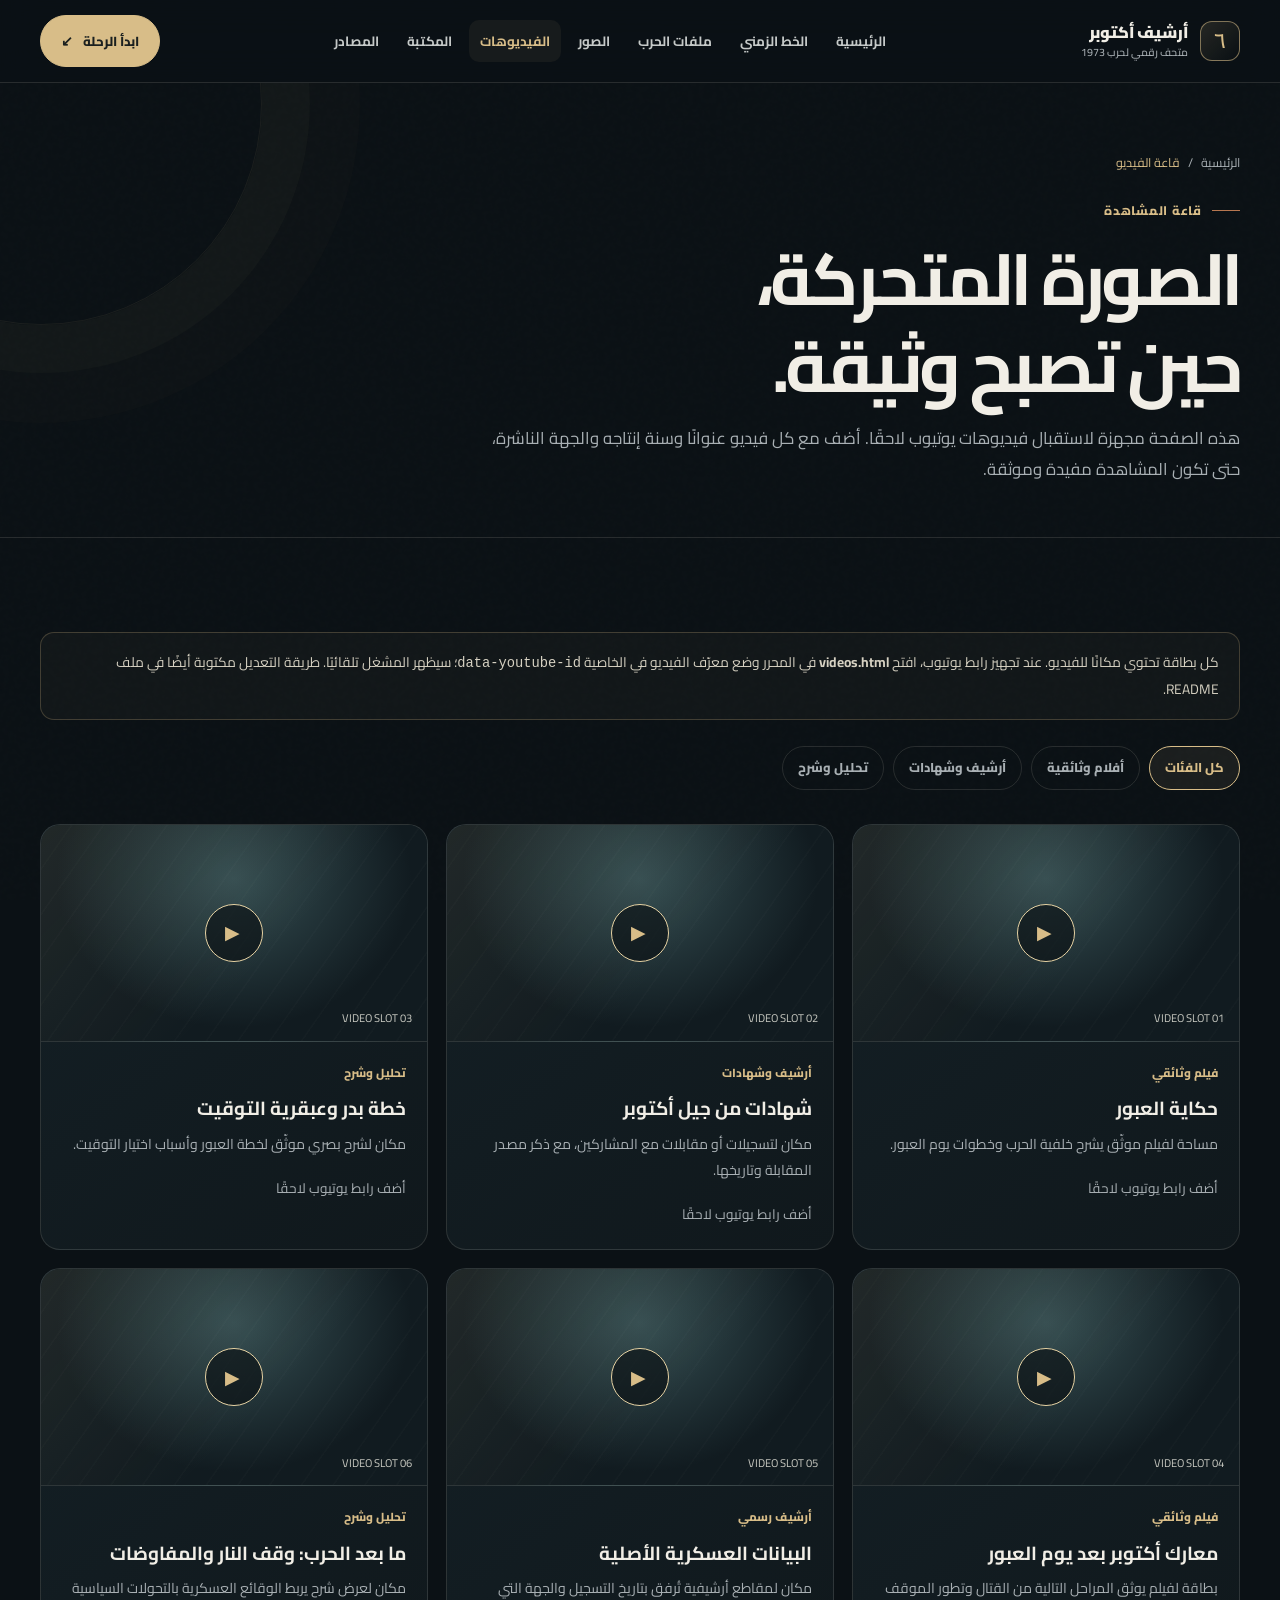
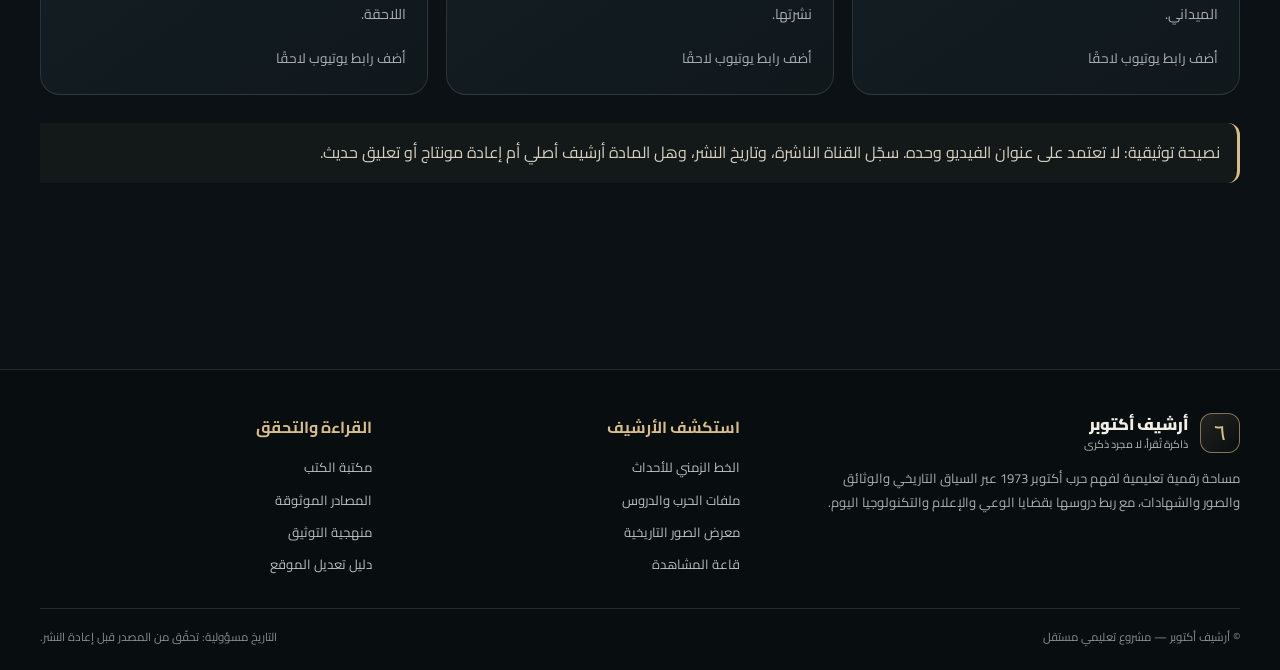
==== videos.html @ f9730946 "Add files via upload" ====
<!doctype html><html lang="ar" dir="rtl"><head><meta charset="utf-8"><meta name="viewport" content="width=device-width,initial-scale=1"><meta name="description" content="صفحة جاهزة لإضافة فيديوهات يوتيوب تعليمية ووثائقية عن حرب أكتوبر 1973."><meta name="theme-color" content="#0b1115"><title>قاعة الفيديو | أرشيف أكتوبر</title><link rel="stylesheet" href="styles.css"></head><body data-page="videos.html"><header class="site-header"><div class="container nav-wrap"><a class="brand" href="index.html" aria-label="العودة للرئيسية"><span class="brand-mark">٦</span><span class="brand-title">أرشيف أكتوبر<span class="brand-sub">متحف رقمي لحرب 1973</span></span></a><button class="menu-toggle" aria-expanded="false" aria-label="فتح القائمة">☰ القائمة</button><nav class="nav-links" aria-label="التنقل الرئيسي"><a href="index.html" data-nav="index.html">الرئيسية</a><a href="timeline.html" data-nav="timeline.html">الخط الزمني</a><a href="chapters.html" data-nav="chapters.html">ملفات الحرب</a><a href="gallery.html" data-nav="gallery.html">الصور</a><a href="videos.html" data-nav="videos.html">الفيديوهات</a><a href="books.html" data-nav="books.html">المكتبة</a><a href="sources.html" data-nav="sources.html">المصادر</a></nav><a href="timeline.html" class="btn btn-primary nav-cta">ابدأ الرحلة <span class="arrow">↙</span></a></div></header>
<main><section class="page-hero"><div class="container"><div class="crumbs"><a href="index.html">الرئيسية</a> / <span>قاعة الفيديو</span></div><span class="eyebrow">قاعة المشاهدة</span><h1>الصورة المتحركة،<br>حين تصبح وثيقة.</h1><p>هذه الصفحة مجهزة لاستقبال فيديوهات يوتيوب لاحقًا. أضف مع كل فيديو عنوانًا وسنة إنتاجه والجهة الناشرة، حتى تكون المشاهدة مفيدة وموثقة.</p></div></section>
<section class="section"><div class="container"><div class="book-note">كل بطاقة تحتوي مكانًا للفيديو. عند تجهيز رابط يوتيوب، افتح <strong>videos.html</strong> في المحرر وضع معرّف الفيديو في الخاصية <code>data-youtube-id</code>؛ سيظهر المشغل تلقائيًا. طريقة التعديل مكتوبة أيضًا في ملف README.</div><div class="filter-row" role="group" aria-label="تصنيف الفيديو"><button class="filter-btn active" data-video-filter="all">كل الفئات</button><button class="filter-btn" data-video-filter="doc">أفلام وثائقية</button><button class="filter-btn" data-video-filter="archive">أرشيف وشهادات</button><button class="filter-btn" data-video-filter="analysis">تحليل وشرح</button></div><div class="video-grid">
<article class="card video-card reveal" data-category="doc" data-youtube-id=""><div class="video-frame"><span class="play-mark">▶</span><span class="slot-label">VIDEO SLOT 01</span></div><div class="card-body"><div class="card-meta">فيلم وثائقي</div><h3>حكاية العبور</h3><p>مساحة لفيلم موثّق يشرح خلفية الحرب وخطوات يوم العبور.</p><span class="muted small">أضف رابط يوتيوب لاحقًا</span></div></article>
<article class="card video-card reveal" data-category="archive" data-youtube-id=""><div class="video-frame"><span class="play-mark">▶</span><span class="slot-label">VIDEO SLOT 02</span></div><div class="card-body"><div class="card-meta">أرشيف وشهادات</div><h3>شهادات من جيل أكتوبر</h3><p>مكان لتسجيلات أو مقابلات مع المشاركين، مع ذكر مصدر المقابلة وتاريخها.</p><span class="muted small">أضف رابط يوتيوب لاحقًا</span></div></article>
<article class="card video-card reveal" data-category="analysis" data-youtube-id=""><div class="video-frame"><span class="play-mark">▶</span><span class="slot-label">VIDEO SLOT 03</span></div><div class="card-body"><div class="card-meta">تحليل وشرح</div><h3>خطة بدر وعبقرية التوقيت</h3><p>مكان لشرح بصري موثّق لخطة العبور وأسباب اختيار التوقيت.</p><span class="muted small">أضف رابط يوتيوب لاحقًا</span></div></article>
<article class="card video-card reveal" data-category="doc" data-youtube-id=""><div class="video-frame"><span class="play-mark">▶</span><span class="slot-label">VIDEO SLOT 04</span></div><div class="card-body"><div class="card-meta">فيلم وثائقي</div><h3>معارك أكتوبر بعد يوم العبور</h3><p>بطاقة لفيلم يوثق المراحل التالية من القتال وتطور الموقف الميداني.</p><span class="muted small">أضف رابط يوتيوب لاحقًا</span></div></article>
<article class="card video-card reveal" data-category="archive" data-youtube-id=""><div class="video-frame"><span class="play-mark">▶</span><span class="slot-label">VIDEO SLOT 05</span></div><div class="card-body"><div class="card-meta">أرشيف رسمي</div><h3>البيانات العسكرية الأصلية</h3><p>مكان لمقاطع أرشيفية تُرفق بتاريخ التسجيل والجهة التي نشرتها.</p><span class="muted small">أضف رابط يوتيوب لاحقًا</span></div></article>
<article class="card video-card reveal" data-category="analysis" data-youtube-id=""><div class="video-frame"><span class="play-mark">▶</span><span class="slot-label">VIDEO SLOT 06</span></div><div class="card-body"><div class="card-meta">تحليل وشرح</div><h3>ما بعد الحرب: وقف النار والمفاوضات</h3><p>مكان لعرض شرح يربط الوقائع العسكرية بالتحولات السياسية اللاحقة.</p><span class="muted small">أضف رابط يوتيوب لاحقًا</span></div></article>
</div><div class="callout" style="margin-top:28px">نصيحة توثيقية: لا تعتمد على عنوان الفيديو وحده. سجّل القناة الناشرة، وتاريخ النشر، وهل المادة أرشيف أصلي أم إعادة مونتاج أو تعليق حديث.</div></div></section></main><footer class="footer"><div class="container"><div class="footer-top"><div><a class="brand" href="index.html"><span class="brand-mark">٦</span><span class="brand-title">أرشيف أكتوبر<span class="brand-sub">ذاكرة تُقرأ، لا مجرد ذكرى</span></span></a><p>مساحة رقمية تعليمية لفهم حرب أكتوبر 1973 عبر السياق التاريخي والوثائق والصور والشهادات، مع ربط دروسها بقضايا الوعي والإعلام والتكنولوجيا اليوم.</p></div><div><h4>استكشف الأرشيف</h4><div class="footer-links"><a href="timeline.html">الخط الزمني للأحداث</a><a href="chapters.html">ملفات الحرب والدروس</a><a href="gallery.html">معرض الصور التاريخية</a><a href="videos.html">قاعة المشاهدة</a></div></div><div><h4>القراءة والتحقق</h4><div class="footer-links"><a href="books.html">مكتبة الكتب</a><a href="sources.html">المصادر الموثوقة</a><a href="sources.html#method">منهجية التوثيق</a><a href="README.md">دليل تعديل الموقع</a></div></div></div><div class="footer-bottom"><span>© أرشيف أكتوبر — مشروع تعليمي مستقل</span><span>التاريخ مسؤولية: تحقّق من المصدر قبل إعادة النشر.</span></div></div></footer><script src="app.js"></script></body></html>
---- styles.css ----
@import url('https://fonts.googleapis.com/css2?family=Cairo:wght@400;500;600;700;800;900&family=IBM+Plex+Mono:wght@400;500;600&display=swap');
:root{--ink:#f1eee6;--muted:#a9b0b4;--bg:#0b1115;--panel:#111b20;--panel2:#17242a;--line:rgba(239,232,216,.13);--sand:#d8bd88;--copper:#b77750;--blue:#3c8492;--green:#426e53;--white:#fffaf0;--max:1200px;--radius:20px;--shadow:0 24px 70px #0005}
*{box-sizing:border-box}html{scroll-behavior:smooth}body{margin:0;background:var(--bg);color:var(--ink);font-family:'Cairo',Tahoma,sans-serif;line-height:1.85}body:before{content:"";position:fixed;inset:0;pointer-events:none;opacity:.08;z-index:-1;background-image:url("data:image/svg+xml,%3Csvg viewBox='0 0 180 180' xmlns='http://www.w3.org/2000/svg'%3E%3Cfilter id='n'%3E%3CfeTurbulence type='fractalNoise' baseFrequency='.9' numOctaves='3' stitchTiles='stitch'/%3E%3C/filter%3E%3Crect width='100%25' height='100%25' filter='url(%23n)' opacity='.18'/%3E%3C/svg%3E")}
a{color:inherit;text-decoration:none}button,input{font:inherit}button{cursor:pointer}img{display:block;max-width:100%}.container{width:min(var(--max),calc(100% - 40px));margin:auto}.eyebrow{display:inline-flex;align-items:center;gap:10px;color:var(--sand);font-size:.78rem;font-weight:800;letter-spacing:.06em}.eyebrow:before{content:"";width:28px;height:1px;background:var(--copper)}.section{padding:94px 0}.section-head{display:flex;align-items:end;justify-content:space-between;gap:24px;margin-bottom:34px}.section-head h2{font-size:clamp(1.8rem,4vw,3rem);line-height:1.3;margin:8px 0 0;letter-spacing:-.04em}.section-head p{color:var(--muted);max-width:510px;margin:0}.section-head .text-link{white-space:nowrap}.muted{color:var(--muted)}.small{font-size:.85rem}.text-link{display:inline-flex;align-items:center;gap:10px;color:var(--sand);font-weight:800;border-bottom:1px solid #d8bd8860;padding-bottom:3px;transition:.2s}.text-link:hover{gap:15px;color:#ffe5ad}.btn{display:inline-flex;justify-content:center;align-items:center;gap:10px;padding:12px 20px;border-radius:999px;border:1px solid var(--line);font-weight:800;transition:.25s;background:transparent;color:var(--ink)}.btn-primary{background:var(--sand);color:#1b201f;border-color:var(--sand)}.btn-primary:hover{transform:translateY(-2px);box-shadow:0 12px 28px #d8bd8825;background:#e8d3a9}.btn-ghost:hover{background:#ffffff0b;border-color:#d8bd8880}.arrow{font-size:1.1em}.site-header{position:sticky;top:0;z-index:50;background:#0b1115db;backdrop-filter:blur(18px);border-bottom:1px solid var(--line)}.nav-wrap{display:flex;align-items:center;justify-content:space-between;min-height:82px;gap:24px}.brand{display:flex;align-items:center;gap:12px;min-width:180px}.brand-mark{width:40px;height:40px;display:grid;place-items:center;border:1px solid #d8bd8890;border-radius:12px;color:var(--sand);font-family:serif;font-size:1.35rem;background:linear-gradient(135deg,#d8bd8822,transparent)}.brand-title{font-weight:900;line-height:1.2}.brand-sub{display:block;color:var(--muted);font-size:.67rem;font-weight:500;margin-top:4px}.nav-links{display:flex;align-items:center;gap:6px}.nav-links a{font-size:.84rem;font-weight:700;color:#c5c9c8;padding:9px 11px;border-radius:10px;transition:.2s}.nav-links a:hover,.nav-links a.active{color:var(--sand);background:#d8bd8810}.nav-cta{font-size:.82rem}.menu-toggle{display:none;background:none;color:var(--ink);border:1px solid var(--line);border-radius:10px;padding:8px 12px}.page-hero{padding:68px 0 52px;position:relative;overflow:hidden;border-bottom:1px solid var(--line)}.page-hero:after{content:"";position:absolute;width:440px;height:440px;border:1px solid #d8bd8814;border-radius:50%;left:-180px;top:-200px;box-shadow:0 0 0 48px #d8bd8806,0 0 0 98px #d8bd8804;pointer-events:none}.page-hero h1{font-size:clamp(2.25rem,6vw,4.5rem);line-height:1.2;letter-spacing:-.055em;margin:14px 0;max-width:850px}.page-hero p{color:var(--muted);font-size:1.05rem;max-width:760px;margin:0}.crumbs{display:flex;gap:8px;align-items:center;color:var(--muted);font-size:.78rem;margin-bottom:17px}.crumbs span{color:var(--sand)}
/* home */
.hero{min-height:690px;display:grid;align-items:center;position:relative;overflow:hidden;border-bottom:1px solid var(--line);background:#0b1115}.hero-photo{position:absolute;inset:0;background:linear-gradient(90deg,#091015 0%,#091015ed 26%,#091015a6 56%,#09101542 100%),linear-gradient(0deg,#0b1115 0%,transparent 42%),url('https://upload.wikimedia.org/wikipedia/commons/a/aa/Egyptianbridge.jpg') center/cover no-repeat;filter:saturate(.72)}.hero:after{content:"OCT 06 / 1973";position:absolute;right:3%;bottom:50px;writing-mode:vertical-rl;color:#eee4cb66;font:600 .72rem 'IBM Plex Mono',monospace;letter-spacing:.22em}.hero-grid{position:relative;z-index:1;display:grid;grid-template-columns:minmax(0,1fr) minmax(270px,.52fr);gap:48px;align-items:center;padding:78px 0}.hero-copy .eyebrow{margin-bottom:14px}.hero h1{font-size:clamp(3rem,7.2vw,6.2rem);line-height:1.08;letter-spacing:-.065em;margin:0;max-width:790px;font-weight:900}.hero h1 em{font-style:normal;color:var(--sand);display:block}.hero-lead{color:#d0d3d0;font-size:1.1rem;max-width:590px;line-height:2;margin:26px 0 28px}.hero-actions{display:flex;flex-wrap:wrap;gap:12px}.hero-meta{margin-top:42px;display:flex;gap:30px;flex-wrap:wrap}.meta-item{border-right:1px solid var(--line);padding-right:22px}.meta-item strong{display:block;font:600 1.05rem 'IBM Plex Mono',monospace;color:var(--sand);direction:ltr;text-align:right}.meta-item span{font-size:.76rem;color:var(--muted)}.hero-stamp{justify-self:end;width:220px;height:220px;border:1px solid #d8bd8850;border-radius:50%;display:flex;align-items:center;justify-content:center;text-align:center;transform:rotate(-12deg);position:relative;color:var(--sand);background:#0b11155e;backdrop-filter:blur(4px)}.hero-stamp:before,.hero-stamp:after{content:"";position:absolute;inset:12px;border:1px dashed #d8bd8870;border-radius:50%}.hero-stamp:after{inset:28px;border-style:solid;opacity:.35}.stamp-inner{transform:rotate(12deg);position:relative;z-index:1}.stamp-inner strong{display:block;font:900 2.8rem 'IBM Plex Mono',monospace;letter-spacing:-.1em;direction:ltr}.stamp-inner span{font-size:.78rem;letter-spacing:.12em;font-weight:800}.stamp-inner small{display:block;margin-top:8px;color:#dfd0ac;font-size:.7rem}
.stats-strip{border-bottom:1px solid var(--line);background:#0c1418}.stats-grid{display:grid;grid-template-columns:repeat(4,1fr)}.stat{padding:25px 22px;border-left:1px solid var(--line)}.stat:first-child{border-left:0}.stat strong{display:block;color:var(--sand);font-size:1.55rem;font-weight:900}.stat span{color:var(--muted);font-size:.8rem}
.story-grid{display:grid;grid-template-columns:1.05fr .95fr;gap:52px;align-items:center}.story-photo{position:relative;border-radius:var(--radius);overflow:hidden;min-height:430px;background:#18252a}.story-photo img{width:100%;height:430px;object-fit:cover;filter:saturate(.7)}.photo-caption{position:absolute;bottom:0;right:0;left:0;padding:50px 22px 18px;background:linear-gradient(transparent,#081014ed);font-size:.8rem;color:#f1eee6}.story-copy h2{font-size:clamp(2rem,4vw,3.2rem);line-height:1.32;margin:12px 0 18px;letter-spacing:-.04em}.story-copy p{color:var(--muted)}.quote-mark{color:var(--sand);font-size:3rem;line-height:1;margin-bottom:-8px}
.three-shell{background:linear-gradient(145deg,#111a1e,#0d1418);border:1px solid var(--line);border-radius:28px;padding:26px;box-shadow:var(--shadow)}.three-top{display:flex;align-items:start;justify-content:space-between;gap:16px;flex-wrap:wrap}.three-top h3{font-size:1.45rem;margin:6px 0}.scene-label{font-size:.75rem;border:1px solid var(--line);border-radius:999px;padding:7px 12px;color:var(--sand)}.scene-stage{position:relative;min-height:360px;overflow:hidden;border-radius:18px;background:radial-gradient(ellipse at 50% 55%,#244c55,#142b31 44%,#111b20 72%);margin-top:22px;isolation:isolate}.scene-stars{position:absolute;inset:0;opacity:.32;background-image:radial-gradient(#ddc89a 1px,transparent 1.4px);background-size:39px 39px}.diorama{position:absolute;left:50%;top:56%;width:min(690px,95%);height:290px;transform:translate(-50%,-50%) perspective(850px) rotateX(48deg) rotateZ(-13deg);transform-style:preserve-3d;transition:transform .7s}.ground{position:absolute;inset:0;border-radius:20px;background:linear-gradient(135deg,#7d6b50,#b19a70 46%,#8b7756);box-shadow:0 28px 30px #0005;transform:translateZ(-22px)}.canal{position:absolute;left:0;right:0;top:39%;height:25%;background:linear-gradient(180deg,#398091,#1d5363 50%,#164451);border-top:4px solid #d2b987;border-bottom:4px solid #d2b987;box-shadow:inset 0 9px 0 #8cc8d018,inset 0 -10px 0 #001d2733;transform:translateZ(2px)}.canal:after{content:"";position:absolute;inset:10% 0;background:repeating-linear-gradient(175deg,transparent 0 15px,#b0dce322 16px 18px)}.bank{position:absolute;left:0;right:0;height:39%;background:linear-gradient(160deg,#c7ae7e,#93805c 72%);border-bottom:8px solid #6a5a43;transform:translateZ(12px)}.bank.north{top:0;border-radius:13px 13px 0 0}.bank.south{bottom:0;height:36%;border-radius:0 0 13px 13px}.berm{position:absolute;left:4%;right:4%;top:36%;height:6%;background:repeating-linear-gradient(90deg,#e7d19b 0 8px,#9a845c 9px 11px);transform:translateZ(22px) rotateX(-14deg);box-shadow:0 7px 0 #423c2d66}.bridge{position:absolute;left:20%;right:20%;top:43%;height:17%;background:repeating-linear-gradient(90deg,#6d5b41 0 10px,#d4bc88 11px 15px);border:4px solid #473e30;transform:translateZ(20px);box-shadow:0 8px 0 #0005;transition:.7s}.bridge:before{content:"";position:absolute;inset:-9px 0;border-top:2px dashed #f2dca8;border-bottom:2px dashed #f2dca8;opacity:.7}.pontoon{position:absolute;top:42%;height:20%;width:24px;background:#c7b183;border:3px solid #685a40;border-radius:6px;transform:translateZ(12px);box-shadow:0 6px 0 #0005}.p1{left:24%}.p2{left:37%}.p3{left:50%}.p4{left:63%}.p5{left:76%}.mini-vehicle{position:absolute;width:36px;height:22px;background:#243a31;border:2px solid #c7b68a;top:45%;left:28%;transform:translateZ(37px);border-radius:4px;box-shadow:0 8px 0 #0003;transition:.7s}.mini-vehicle:before,.mini-vehicle:after{content:"";position:absolute;bottom:-7px;width:9px;height:7px;background:#18221f;border:1px solid #a18c60;border-radius:50%}.mini-vehicle:before{left:3px}.mini-vehicle:after{right:3px}.soldier{position:absolute;width:7px;height:18px;background:#344538;top:49%;left:34%;border-radius:4px;transform:translateZ(36px);box-shadow:8px 1px 0 #455944,16px -2px 0 #2f4637,24px 2px 0 #526346;transition:.7s}.scene-stage[data-step="0"] .bridge,.scene-stage[data-step="0"] .pontoon{opacity:.45}.scene-stage[data-step="0"] .mini-vehicle{left:4%;opacity:.3}.scene-stage[data-step="1"] .soldier{left:19%}.scene-stage[data-step="2"] .bridge{left:10%;right:10%}.scene-stage[data-step="2"] .mini-vehicle{left:44%}.scene-stage[data-step="3"] .mini-vehicle{left:70%}.scene-stage[data-step="3"] .soldier{left:74%}.scene-labels{position:absolute;inset:0;pointer-events:none}.scene-labels span{position:absolute;padding:5px 9px;background:#081115cf;border:1px solid #d8bd8850;border-radius:7px;font-size:.68rem;color:#ebd8ab;backdrop-filter:blur(5px)}.scene-labels .label-east{top:12%;left:7%}.scene-labels .label-canal{top:49%;right:5%}.scene-labels .label-west{bottom:11%;right:7%}.scene-caption{font-size:.72rem;color:var(--muted);margin-top:13px}.stepper{display:grid;grid-template-columns:repeat(4,1fr);gap:8px;margin-top:19px}.step-btn{background:#ffffff04;border:1px solid var(--line);border-radius:12px;color:var(--muted);padding:11px 10px;text-align:right;transition:.2s}.step-btn small{display:block;color:var(--sand);font:600 .7rem 'IBM Plex Mono',monospace;direction:ltr;text-align:right}.step-btn strong{font-size:.79rem;display:block;margin-top:3px}.step-btn.active{border-color:#d8bd8890;color:var(--white);background:#d8bd8813}
.cards{display:grid;grid-template-columns:repeat(3,1fr);gap:18px}.card{background:linear-gradient(145deg,#142026,#10181c);border:1px solid var(--line);border-radius:var(--radius);overflow:hidden;transition:transform .25s,border .25s;position:relative}.card:hover{transform:translateY(-5px);border-color:#d8bd8860}.card-img{aspect-ratio:16/10;overflow:hidden;background:#1a292e}.card-img img{width:100%;height:100%;object-fit:cover;transition:transform .6s;filter:saturate(.68)}.card:hover .card-img img{transform:scale(1.045);filter:saturate(.9)}.card-body{padding:21px}.card-meta{display:flex;gap:10px;align-items:center;color:var(--sand);font-size:.73rem;font-weight:800}.card h3{font-size:1.18rem;line-height:1.5;margin:10px 0 8px}.card p{color:var(--muted);font-size:.88rem;margin:0 0 16px}.card .text-link{font-size:.82rem}.icon-line{width:42px;height:42px;border:1px solid #d8bd8840;color:var(--sand);border-radius:12px;display:grid;place-items:center;font:600 1.1rem 'IBM Plex Mono',monospace}.topic-card .card-body{padding:25px}.topic-card .card-top{display:flex;align-items:center;justify-content:space-between}.topic-card h3{margin-top:19px}.topic-index{color:#d8bd8840;font:600 2.3rem 'IBM Plex Mono',monospace}
.banner-quote{padding:54px;border-radius:22px;background:linear-gradient(115deg,#9b7048,#c7aa76 55%,#82704d);color:#151b1a;position:relative;overflow:hidden}.banner-quote:after{content:"1973";position:absolute;right:-10px;bottom:-72px;font:900 11rem 'IBM Plex Mono',monospace;color:#ffffff12}.banner-quote blockquote{margin:0;font-size:clamp(1.5rem,3vw,2.5rem);font-weight:900;line-height:1.55;max-width:820px;position:relative;z-index:1}.banner-quote p{margin:12px 0 0;color:#282e28;position:relative;z-index:1}
.timeline-rail{position:relative;max-width:890px;margin:0 auto}.timeline-rail:before{content:"";position:absolute;top:10px;bottom:0;right:28px;width:1px;background:linear-gradient(var(--sand),#d8bd8810)}.event{position:relative;padding:0 75px 42px 0}.event-dot{position:absolute;right:20px;top:7px;width:17px;height:17px;background:var(--bg);border:3px solid var(--sand);border-radius:50%;box-shadow:0 0 0 6px #d8bd8810}.event-date{font:600 .75rem 'IBM Plex Mono',monospace;color:var(--sand);direction:ltr;text-align:right;display:inline-block}.event h3{margin:6px 0;font-size:1.25rem}.event p{color:var(--muted);margin:0;max-width:720px}.event .tag{display:inline-block;margin-top:10px;padding:3px 9px;border:1px solid var(--line);border-radius:99px;color:#d7d5c9;font-size:.7rem}.filter-row{display:flex;gap:9px;flex-wrap:wrap;margin:26px 0 34px}.filter-btn{padding:9px 15px;border:1px solid var(--line);border-radius:999px;color:var(--muted);background:transparent;font-weight:800;font-size:.8rem}.filter-btn.active,.filter-btn:hover{border-color:var(--sand);background:#d8bd8814;color:var(--sand)}
.book-cover{aspect-ratio:4/5;background:linear-gradient(145deg,#354c47,#172421 58%,#0f1717);display:flex;align-items:end;padding:22px;position:relative;overflow:hidden}.book-cover:before{content:"";position:absolute;width:170px;height:170px;border:1px solid #dbc18a66;border-radius:50%;top:25px;left:-35px;box-shadow:0 0 0 16px #d8bd8810,0 0 0 35px #d8bd8809}.book-cover:after{content:"";position:absolute;left:15%;right:15%;top:50%;height:1px;background:#d8bd8866;transform:rotate(-28deg)}.book-cover .cover-text{position:relative;z-index:1;border-right:3px solid var(--sand);padding-right:12px}.cover-text span{display:block;font-size:.65rem;color:#d8bd88;margin-bottom:8px}.cover-text strong{display:block;font-size:1.3rem;line-height:1.4;color:#fff5de}.cover-text small{display:block;color:#c4c5b8;margin-top:12px;font-size:.75rem}.book-cover.alt{background:linear-gradient(145deg,#6f4f3d,#281d19)}.book-cover.blue{background:linear-gradient(145deg,#305b69,#14272d)}.book-cover.light{background:linear-gradient(145deg,#8b795b,#353226)}.book-card{display:flex;flex-direction:column}.book-card .card-body{flex:1;display:flex;flex-direction:column}.book-card .card-body .text-link{margin-top:auto;align-self:start}.book-note{padding:17px 20px;border:1px solid #d8bd883d;border-radius:14px;background:#d8bd8809;color:#d6d1c2;font-size:.86rem;margin-bottom:26px}.book-search{width:min(100%,470px);padding:13px 17px;background:#111b20;border:1px solid var(--line);border-radius:14px;color:var(--ink);outline:none}.book-search:focus{border-color:var(--sand)}
.gallery-grid{display:grid;grid-template-columns:repeat(12,1fr);gap:14px}.gallery-item{grid-column:span 4;position:relative;overflow:hidden;border-radius:16px;border:1px solid var(--line);background:var(--panel);min-height:260px;cursor:zoom-in}.gallery-item.wide{grid-column:span 8}.gallery-item img{position:absolute;inset:0;width:100%;height:100%;object-fit:cover;transition:.5s;filter:saturate(.65)}.gallery-item:hover img{transform:scale(1.05);filter:saturate(.95)}.gallery-item:after{content:"";position:absolute;inset:30% 0 0;background:linear-gradient(transparent,#091015ed)}.gallery-caption{position:absolute;right:18px;bottom:16px;left:18px;z-index:1}.gallery-caption strong{display:block}.gallery-caption span{display:block;color:#d7d6c8;font-size:.72rem}.gallery-caption a{color:var(--sand);font-size:.7rem;display:inline-block;margin-top:4px;text-decoration:underline}.image-modal{position:fixed;z-index:100;inset:0;display:none;align-items:center;justify-content:center;background:#03070beF;padding:25px}.image-modal.open{display:flex}.image-modal img{max-height:82vh;max-width:min(1100px,90vw);border-radius:12px}.modal-close{position:absolute;top:20px;left:24px;border:1px solid var(--line);border-radius:50%;background:#192126;color:white;width:44px;height:44px;font-size:1.4rem}
.video-grid{display:grid;grid-template-columns:repeat(3,1fr);gap:18px}.video-frame{aspect-ratio:16/9;background:radial-gradient(ellipse at 50% 25%,#344d51,#111b20 65%);display:grid;place-items:center;position:relative;overflow:hidden;border-bottom:1px solid var(--line)}.video-frame:before{content:"";position:absolute;inset:0;background:linear-gradient(135deg,#d8bd8815,transparent 60%),repeating-linear-gradient(125deg,transparent 0 24px,#ffffff04 25px 26px)}.play-mark{position:relative;z-index:1;width:58px;height:58px;display:grid;place-items:center;border-radius:50%;border:1px solid #e7d3a4;color:var(--sand);background:#0b1115a8;font-size:1.2rem;padding-right:4px}.video-frame .slot-label{position:absolute;bottom:12px;right:15px;z-index:1;font-size:.7rem;color:#c6c7bf}.video-frame iframe{position:absolute;inset:0;width:100%;height:100%;border:0}.source-list{display:grid;gap:14px}.source-item{display:grid;grid-template-columns:54px 1fr auto;align-items:start;gap:17px;padding:22px;border:1px solid var(--line);background:#111a1f;border-radius:16px}.source-num{width:44px;height:44px;display:grid;place-items:center;border:1px solid #d8bd8840;color:var(--sand);border-radius:12px;font:600 .8rem 'IBM Plex Mono',monospace;direction:ltr}.source-item h3{margin:0 0 5px;font-size:1.05rem}.source-item p{margin:0;color:var(--muted);font-size:.85rem}.source-type{font-size:.72rem;color:var(--sand);white-space:nowrap;padding-top:4px}.content-columns{display:grid;grid-template-columns:1.2fr .8fr;gap:28px;align-items:start}.prose-panel{background:#111a1f;border:1px solid var(--line);border-radius:20px;padding:28px}.prose-panel h2,.prose-panel h3{line-height:1.45}.prose-panel h2{margin-top:0}.prose-panel p,.prose-panel li{color:#bfc5c4}.prose-panel ul{padding-right:22px}.callout{border-right:3px solid var(--sand);padding:15px 17px;background:#d8bd880a;color:#d6d0c1;border-radius:0 12px 12px 0;margin:22px 0}.check-list{list-style:none;padding:0!important}.check-list li{padding:10px 0;border-bottom:1px solid var(--line);display:flex;gap:10px}.check-list li:before{content:"↗";color:var(--sand)}
.footer{margin-top:70px;background:#080d10;border-top:1px solid var(--line);padding:43px 0 22px}.footer-top{display:grid;grid-template-columns:1.4fr 1fr 1fr;gap:35px;padding-bottom:32px}.footer p{color:var(--muted);font-size:.82rem;max-width:420px}.footer h4{margin:0 0 13px;color:var(--sand)}.footer-links{display:grid;gap:8px;color:#b9bfbd;font-size:.82rem}.footer-links a:hover{color:var(--sand)}.footer-bottom{border-top:1px solid var(--line);padding-top:18px;display:flex;justify-content:space-between;gap:20px;color:#858f91;font-size:.72rem}.reveal{opacity:0;transform:translateY(15px);transition:.7s}.reveal.in-view{opacity:1;transform:none}.empty-state{padding:30px;border:1px dashed var(--line);color:var(--muted);border-radius:16px;text-align:center}.notice{font-size:.78rem;color:var(--muted);border-top:1px solid var(--line);margin-top:22px;padding-top:17px}.hidden{display:none!important}
@media(max-width:1020px){.nav-links{gap:0}.nav-links a{padding:8px;font-size:.77rem}.nav-cta{display:none}.hero-grid{grid-template-columns:1fr .28fr;gap:20px}.hero-stamp{width:165px;height:165px}.stamp-inner strong{font-size:2.2rem}.cards,.video-grid{grid-template-columns:repeat(2,1fr)}.story-grid{gap:30px}.gallery-item{grid-column:span 6}.gallery-item.wide{grid-column:span 6}}
@media(max-width:760px){.container{width:min(100% - 28px,var(--max))}.section{padding:65px 0}.section-head{align-items:start;flex-direction:column}.section-head p{max-width:none}.nav-wrap{min-height:70px}.menu-toggle{display:block}.nav-links{display:none;position:absolute;top:69px;right:0;left:0;background:#0b1115f7;border-bottom:1px solid var(--line);padding:14px;flex-direction:column;align-items:stretch}.nav-links.open{display:flex}.nav-links a{padding:11px 15px;font-size:.9rem}.brand{min-width:0}.hero{min-height:0}.hero-grid{display:block;padding:70px 0 55px}.hero-photo{background:linear-gradient(90deg,#091015ee,#091015b8),linear-gradient(0deg,#0b1115 0%,transparent 45%),url('https://upload.wikimedia.org/wikipedia/commons/a/aa/Egyptianbridge.jpg') center/cover no-repeat}.hero h1{font-size:clamp(3rem,14vw,5.2rem)}.hero-stamp{display:none}.hero-meta{gap:15px;margin-top:30px}.meta-item{padding-right:13px}.meta-item strong{font-size:.9rem}.stats-grid{grid-template-columns:repeat(2,1fr)}.stat{padding:18px;border-bottom:1px solid var(--line)}.stat:nth-child(2){border-left:0}.story-grid,.content-columns{grid-template-columns:1fr}.story-photo,.story-photo img{min-height:300px;height:300px}.cards,.video-grid{grid-template-columns:1fr}.stepper{grid-template-columns:repeat(2,1fr)}.scene-stage{min-height:300px}.diorama{height:230px;width:110%}.scene-labels span{font-size:.6rem}.three-shell{padding:15px}.banner-quote{padding:32px 24px}.banner-quote:after{font-size:7rem;bottom:-42px}.gallery-grid{grid-template-columns:1fr 1fr;gap:10px}.gallery-item,.gallery-item.wide{grid-column:span 1;min-height:230px}.gallery-item:first-child{grid-column:span 2;min-height:280px}.source-item{grid-template-columns:42px 1fr;gap:12px;padding:17px}.source-num{width:38px;height:38px}.source-type{grid-column:2}.footer-top{grid-template-columns:1fr 1fr;gap:25px}.footer-top>div:first-child{grid-column:span 2}.footer-bottom{flex-direction:column;gap:5px}.page-hero{padding:50px 0 38px}.page-hero h1{font-size:clamp(2.2rem,10vw,3.6rem)}}
@media(prefers-reduced-motion:reduce){*{scroll-behavior:auto!important;transition:none!important}.reveal{opacity:1;transform:none}}
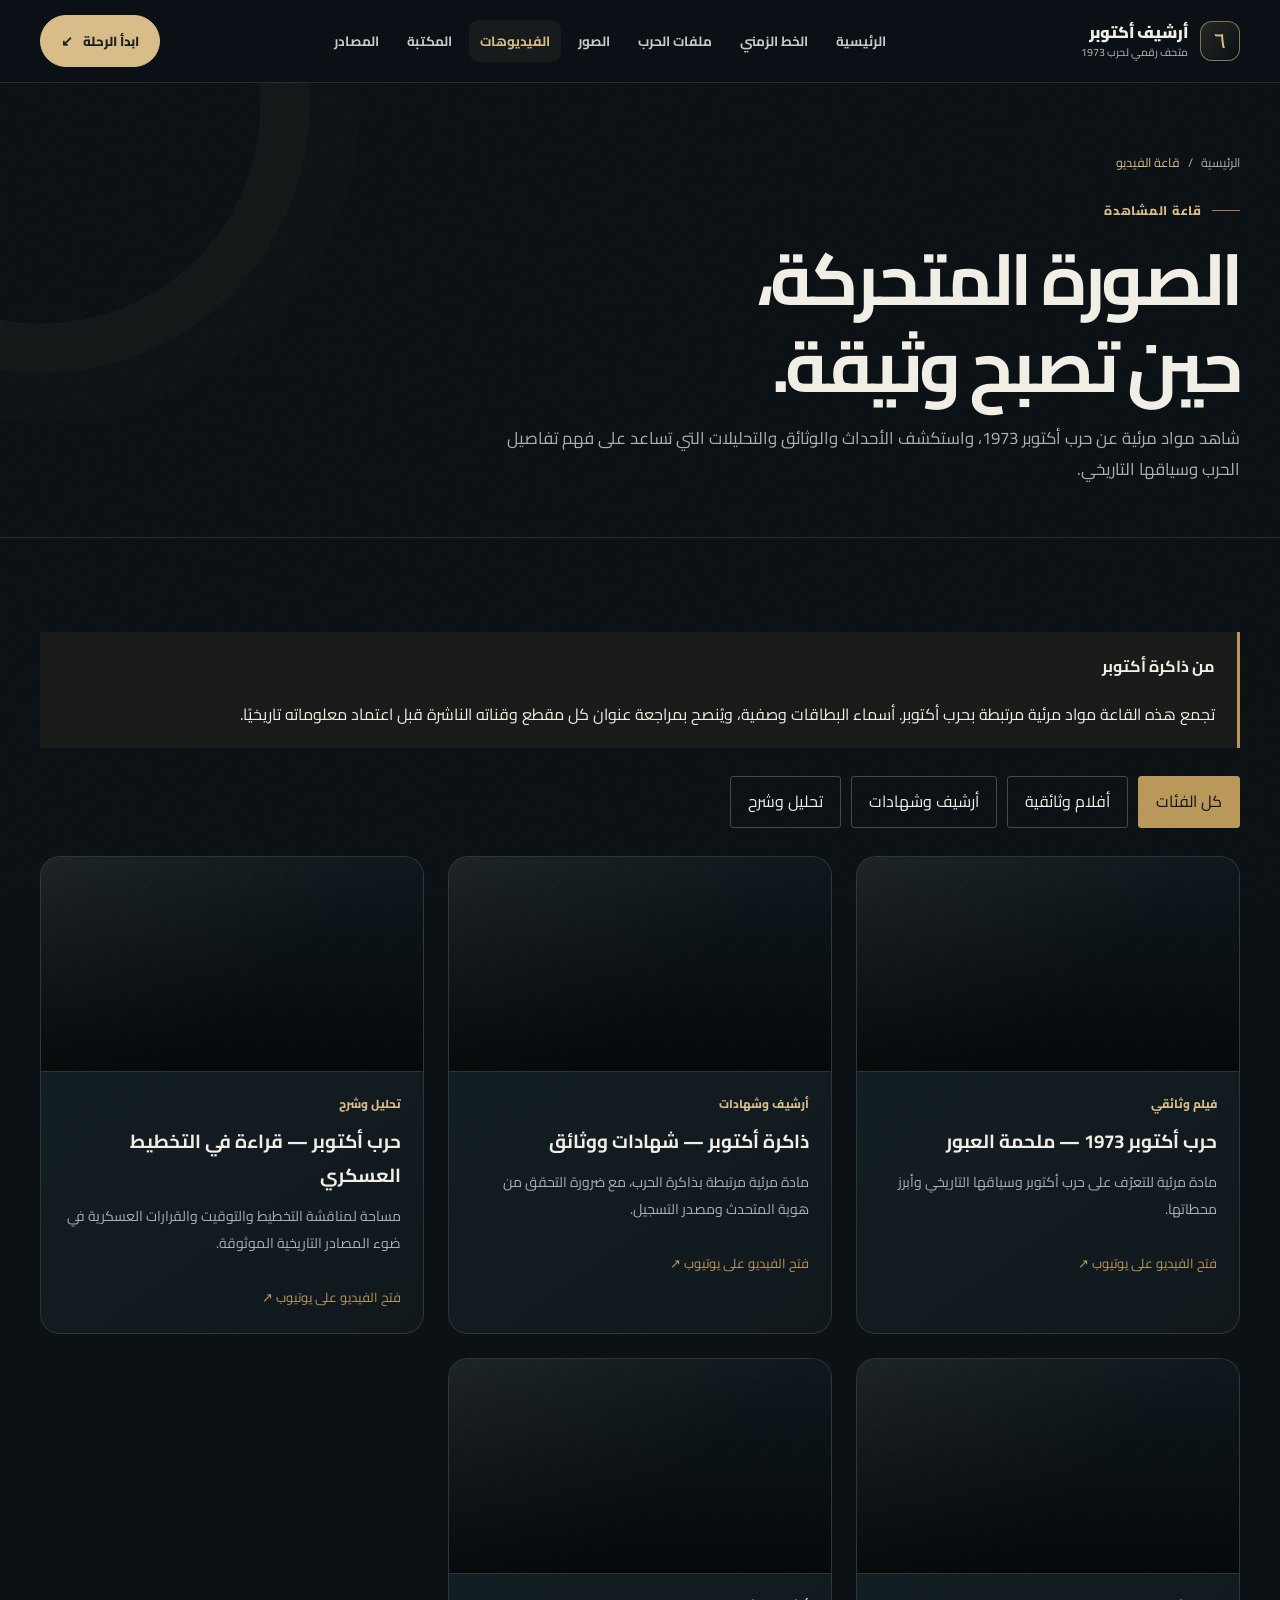
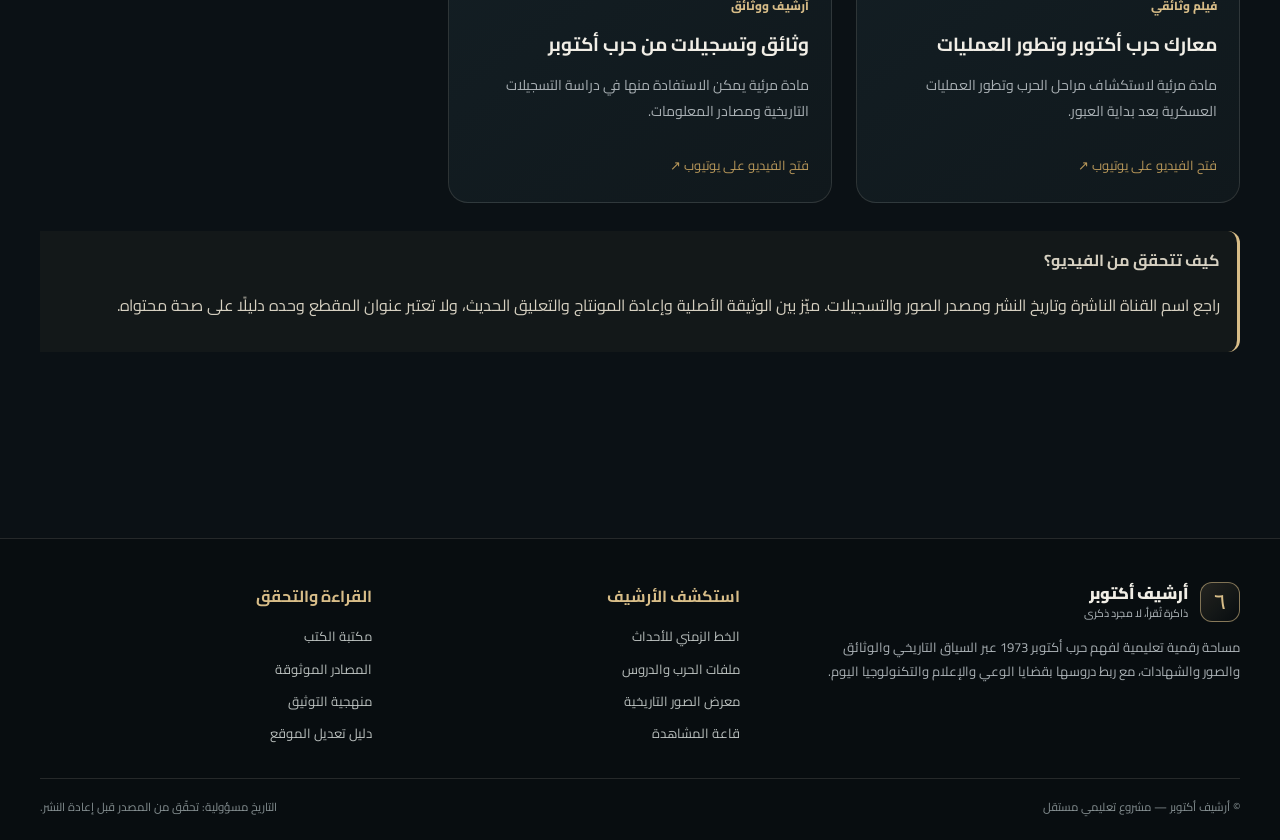
==== commit 01c08682: "Update videos.html" ====
--- a/videos.html
+++ b/videos.html
@@ -1,10 +1,638 @@
-<!doctype html><html lang="ar" dir="rtl"><head><meta charset="utf-8"><meta name="viewport" content="width=device-width,initial-scale=1"><meta name="description" content="صفحة جاهزة لإضافة فيديوهات يوتيوب تعليمية ووثائقية عن حرب أكتوبر 1973."><meta name="theme-color" content="#0b1115"><title>قاعة الفيديو | أرشيف أكتوبر</title><link rel="stylesheet" href="styles.css"></head><body data-page="videos.html"><header class="site-header"><div class="container nav-wrap"><a class="brand" href="index.html" aria-label="العودة للرئيسية"><span class="brand-mark">٦</span><span class="brand-title">أرشيف أكتوبر<span class="brand-sub">متحف رقمي لحرب 1973</span></span></a><button class="menu-toggle" aria-expanded="false" aria-label="فتح القائمة">☰ القائمة</button><nav class="nav-links" aria-label="التنقل الرئيسي"><a href="index.html" data-nav="index.html">الرئيسية</a><a href="timeline.html" data-nav="timeline.html">الخط الزمني</a><a href="chapters.html" data-nav="chapters.html">ملفات الحرب</a><a href="gallery.html" data-nav="gallery.html">الصور</a><a href="videos.html" data-nav="videos.html">الفيديوهات</a><a href="books.html" data-nav="books.html">المكتبة</a><a href="sources.html" data-nav="sources.html">المصادر</a></nav><a href="timeline.html" class="btn btn-primary nav-cta">ابدأ الرحلة <span class="arrow">↙</span></a></div></header>
-<main><section class="page-hero"><div class="container"><div class="crumbs"><a href="index.html">الرئيسية</a> / <span>قاعة الفيديو</span></div><span class="eyebrow">قاعة المشاهدة</span><h1>الصورة المتحركة،<br>حين تصبح وثيقة.</h1><p>هذه الصفحة مجهزة لاستقبال فيديوهات يوتيوب لاحقًا. أضف مع كل فيديو عنوانًا وسنة إنتاجه والجهة الناشرة، حتى تكون المشاهدة مفيدة وموثقة.</p></div></section>
-<section class="section"><div class="container"><div class="book-note">كل بطاقة تحتوي مكانًا للفيديو. عند تجهيز رابط يوتيوب، افتح <strong>videos.html</strong> في المحرر وضع معرّف الفيديو في الخاصية <code>data-youtube-id</code>؛ سيظهر المشغل تلقائيًا. طريقة التعديل مكتوبة أيضًا في ملف README.</div><div class="filter-row" role="group" aria-label="تصنيف الفيديو"><button class="filter-btn active" data-video-filter="all">كل الفئات</button><button class="filter-btn" data-video-filter="doc">أفلام وثائقية</button><button class="filter-btn" data-video-filter="archive">أرشيف وشهادات</button><button class="filter-btn" data-video-filter="analysis">تحليل وشرح</button></div><div class="video-grid">
-<article class="card video-card reveal" data-category="doc" data-youtube-id=""><div class="video-frame"><span class="play-mark">▶</span><span class="slot-label">VIDEO SLOT 01</span></div><div class="card-body"><div class="card-meta">فيلم وثائقي</div><h3>حكاية العبور</h3><p>مساحة لفيلم موثّق يشرح خلفية الحرب وخطوات يوم العبور.</p><span class="muted small">أضف رابط يوتيوب لاحقًا</span></div></article>
-<article class="card video-card reveal" data-category="archive" data-youtube-id=""><div class="video-frame"><span class="play-mark">▶</span><span class="slot-label">VIDEO SLOT 02</span></div><div class="card-body"><div class="card-meta">أرشيف وشهادات</div><h3>شهادات من جيل أكتوبر</h3><p>مكان لتسجيلات أو مقابلات مع المشاركين، مع ذكر مصدر المقابلة وتاريخها.</p><span class="muted small">أضف رابط يوتيوب لاحقًا</span></div></article>
-<article class="card video-card reveal" data-category="analysis" data-youtube-id=""><div class="video-frame"><span class="play-mark">▶</span><span class="slot-label">VIDEO SLOT 03</span></div><div class="card-body"><div class="card-meta">تحليل وشرح</div><h3>خطة بدر وعبقرية التوقيت</h3><p>مكان لشرح بصري موثّق لخطة العبور وأسباب اختيار التوقيت.</p><span class="muted small">أضف رابط يوتيوب لاحقًا</span></div></article>
-<article class="card video-card reveal" data-category="doc" data-youtube-id=""><div class="video-frame"><span class="play-mark">▶</span><span class="slot-label">VIDEO SLOT 04</span></div><div class="card-body"><div class="card-meta">فيلم وثائقي</div><h3>معارك أكتوبر بعد يوم العبور</h3><p>بطاقة لفيلم يوثق المراحل التالية من القتال وتطور الموقف الميداني.</p><span class="muted small">أضف رابط يوتيوب لاحقًا</span></div></article>
-<article class="card video-card reveal" data-category="archive" data-youtube-id=""><div class="video-frame"><span class="play-mark">▶</span><span class="slot-label">VIDEO SLOT 05</span></div><div class="card-body"><div class="card-meta">أرشيف رسمي</div><h3>البيانات العسكرية الأصلية</h3><p>مكان لمقاطع أرشيفية تُرفق بتاريخ التسجيل والجهة التي نشرتها.</p><span class="muted small">أضف رابط يوتيوب لاحقًا</span></div></article>
-<article class="card video-card reveal" data-category="analysis" data-youtube-id=""><div class="video-frame"><span class="play-mark">▶</span><span class="slot-label">VIDEO SLOT 06</span></div><div class="card-body"><div class="card-meta">تحليل وشرح</div><h3>ما بعد الحرب: وقف النار والمفاوضات</h3><p>مكان لعرض شرح يربط الوقائع العسكرية بالتحولات السياسية اللاحقة.</p><span class="muted small">أضف رابط يوتيوب لاحقًا</span></div></article>
-</div><div class="callout" style="margin-top:28px">نصيحة توثيقية: لا تعتمد على عنوان الفيديو وحده. سجّل القناة الناشرة، وتاريخ النشر، وهل المادة أرشيف أصلي أم إعادة مونتاج أو تعليق حديث.</div></div></section></main><footer class="footer"><div class="container"><div class="footer-top"><div><a class="brand" href="index.html"><span class="brand-mark">٦</span><span class="brand-title">أرشيف أكتوبر<span class="brand-sub">ذاكرة تُقرأ، لا مجرد ذكرى</span></span></a><p>مساحة رقمية تعليمية لفهم حرب أكتوبر 1973 عبر السياق التاريخي والوثائق والصور والشهادات، مع ربط دروسها بقضايا الوعي والإعلام والتكنولوجيا اليوم.</p></div><div><h4>استكشف الأرشيف</h4><div class="footer-links"><a href="timeline.html">الخط الزمني للأحداث</a><a href="chapters.html">ملفات الحرب والدروس</a><a href="gallery.html">معرض الصور التاريخية</a><a href="videos.html">قاعة المشاهدة</a></div></div><div><h4>القراءة والتحقق</h4><div class="footer-links"><a href="books.html">مكتبة الكتب</a><a href="sources.html">المصادر الموثوقة</a><a href="sources.html#method">منهجية التوثيق</a><a href="README.md">دليل تعديل الموقع</a></div></div></div><div class="footer-bottom"><span>© أرشيف أكتوبر — مشروع تعليمي مستقل</span><span>التاريخ مسؤولية: تحقّق من المصدر قبل إعادة النشر.</span></div></div></footer><script src="app.js"></script></body></html>+
+<!doctype html>
+<html lang="ar" dir="rtl">
+<head>
+  <meta charset="utf-8">
+  <meta name="viewport" content="width=device-width,initial-scale=1">
+  <meta name="description" content="قاعة الفيديو في أرشيف أكتوبر، لمشاهدة المواد الوثائقية والأرشيفية والتحليلات المتعلقة بحرب أكتوبر 1973.">
+  <meta name="theme-color" content="#0b1115">
+
+  <title>قاعة الفيديو | أرشيف أكتوبر</title>
+
+  <link rel="stylesheet" href="styles.css">
+
+  <style>
+    /* تحسينات خاصة بقاعة الفيديو مع الحفاظ على تصميم الموقع */
+    .video-grid {
+      display: grid;
+      grid-template-columns: repeat(3, minmax(0, 1fr));
+      gap: 24px;
+    }
+
+    .video-card {
+      min-width: 0;
+      overflow: hidden;
+    }
+
+    .video-frame {
+      position: relative;
+      width: 100%;
+      aspect-ratio: 16 / 9;
+      overflow: hidden;
+      background: #101a20;
+      display: flex;
+      align-items: center;
+      justify-content: center;
+      cursor: pointer;
+    }
+
+    .video-frame img {
+      width: 100%;
+      height: 100%;
+      object-fit: cover;
+      display: block;
+      transition: transform .4s ease;
+    }
+
+    .video-card:hover .video-frame img {
+      transform: scale(1.04);
+    }
+
+    .video-frame::after {
+      content: "";
+      position: absolute;
+      inset: 0;
+      background: linear-gradient(
+        to top,
+        rgba(0,0,0,.65),
+        rgba(0,0,0,.08)
+      );
+      pointer-events: none;
+    }
+
+    .video-frame .play-mark {
+      position: absolute;
+      z-index: 2;
+      top: 50%;
+      left: 50%;
+      transform: translate(-50%, -50%);
+      width: 64px;
+      height: 64px;
+      border-radius: 50%;
+      display: flex;
+      align-items: center;
+      justify-content: center;
+      background: #b9985a;
+      color: #111719;
+      font-size: 24px;
+      padding-right: 3px;
+      transition: transform .2s ease, background .2s ease;
+    }
+
+    .video-frame:hover .play-mark {
+      transform: translate(-50%, -50%) scale(1.1);
+      background: #d5b879;
+    }
+
+    .video-frame .slot-label {
+      position: absolute;
+      z-index: 2;
+      bottom: 12px;
+      left: 14px;
+      color: white;
+      font-size: 10px;
+      letter-spacing: 2px;
+      direction: ltr;
+    }
+
+    .video-frame iframe {
+      position: absolute;
+      inset: 0;
+      width: 100%;
+      height: 100%;
+      border: 0;
+      z-index: 5;
+    }
+
+    .video-card .card-body {
+      padding: 22px;
+    }
+
+    .video-card h3 {
+      line-height: 1.8;
+      margin-bottom: 10px;
+    }
+
+    .video-card p {
+      line-height: 1.9;
+    }
+
+    .video-card .video-source {
+      display: inline-block;
+      margin-top: 12px;
+      color: #b9985a;
+      font-size: 13px;
+      text-decoration: none;
+    }
+
+    .video-card .video-source:hover {
+      text-decoration: underline;
+    }
+
+    .filter-row {
+      display: flex;
+      flex-wrap: wrap;
+      gap: 10px;
+      margin-bottom: 28px;
+    }
+
+    .filter-btn {
+      cursor: pointer;
+      font: inherit;
+      padding: 10px 17px;
+      border: 1px solid rgba(185,152,90,.4);
+      background: transparent;
+      color: inherit;
+      border-radius: 3px;
+      transition: .2s ease;
+    }
+
+    .filter-btn:hover,
+    .filter-btn.active {
+      background: #b9985a;
+      color: #101619;
+      border-color: #b9985a;
+    }
+
+    .video-card[hidden] {
+      display: none !important;
+    }
+
+    .video-note {
+      padding: 18px 22px;
+      margin-bottom: 28px;
+      border-right: 3px solid #b9985a;
+      background: rgba(185,152,90,.08);
+      line-height: 2;
+    }
+
+    .video-note p {
+      margin-bottom: 0;
+    }
+
+    @media (max-width: 900px) {
+      .video-grid {
+        grid-template-columns: repeat(2, minmax(0, 1fr));
+      }
+    }
+
+    @media (max-width: 600px) {
+      .video-grid {
+        grid-template-columns: 1fr;
+      }
+
+      .filter-row {
+        gap: 8px;
+      }
+
+      .filter-btn {
+        padding: 9px 12px;
+        font-size: 13px;
+      }
+    }
+  </style>
+</head>
+
+<body data-page="videos.html">
+
+<header class="site-header">
+  <div class="container nav-wrap">
+
+    <a class="brand" href="index.html" aria-label="العودة للرئيسية">
+      <span class="brand-mark">٦</span>
+      <span class="brand-title">
+        أرشيف أكتوبر
+        <span class="brand-sub">متحف رقمي لحرب 1973</span>
+      </span>
+    </a>
+
+    <button class="menu-toggle"
+            aria-expanded="false"
+            aria-label="فتح القائمة">
+      ☰ القائمة
+    </button>
+
+    <nav class="nav-links" aria-label="التنقل الرئيسي">
+      <a href="index.html" data-nav="index.html">الرئيسية</a>
+      <a href="timeline.html" data-nav="timeline.html">الخط الزمني</a>
+      <a href="chapters.html" data-nav="chapters.html">ملفات الحرب</a>
+      <a href="gallery.html" data-nav="gallery.html">الصور</a>
+      <a href="videos.html" data-nav="videos.html">الفيديوهات</a>
+      <a href="books.html" data-nav="books.html">المكتبة</a>
+      <a href="sources.html" data-nav="sources.html">المصادر</a>
+    </nav>
+
+    <a href="timeline.html" class="btn btn-primary nav-cta">
+      ابدأ الرحلة <span class="arrow">↙</span>
+    </a>
+
+  </div>
+</header>
+
+<main>
+
+  <!-- مقدمة الصفحة -->
+  <section class="page-hero">
+    <div class="container">
+
+      <div class="crumbs">
+        <a href="index.html">الرئيسية</a> /
+        <span>قاعة الفيديو</span>
+      </div>
+
+      <span class="eyebrow">قاعة المشاهدة</span>
+
+      <h1>
+        الصورة المتحركة،<br>
+        حين تصبح وثيقة.
+      </h1>
+
+      <p>
+        شاهد مواد مرئية عن حرب أكتوبر 1973، واستكشف
+        الأحداث والوثائق والتحليلات التي تساعد على فهم
+        تفاصيل الحرب وسياقها التاريخي.
+      </p>
+
+    </div>
+  </section>
+
+  <!-- مكتبة الفيديوهات -->
+  <section class="section">
+    <div class="container">
+
+      <div class="video-note">
+        <strong>من ذاكرة أكتوبر</strong>
+        <p>
+          تجمع هذه القاعة مواد مرئية مرتبطة بحرب أكتوبر.
+          أسماء البطاقات وصفية، ويُنصح بمراجعة عنوان كل
+          مقطع وقناته الناشرة قبل اعتماد معلوماته تاريخيًا.
+        </p>
+      </div>
+
+      <!-- تصنيفات الفيديوهات -->
+      <div class="filter-row"
+           role="group"
+           aria-label="تصنيف الفيديوهات">
+
+        <button class="filter-btn active"
+                type="button"
+                data-video-filter="all"
+                aria-pressed="true">
+          كل الفئات
+        </button>
+
+        <button class="filter-btn"
+                type="button"
+                data-video-filter="doc"
+                aria-pressed="false">
+          أفلام وثائقية
+        </button>
+
+        <button class="filter-btn"
+                type="button"
+                data-video-filter="archive"
+                aria-pressed="false">
+          أرشيف وشهادات
+        </button>
+
+        <button class="filter-btn"
+                type="button"
+                data-video-filter="analysis"
+                aria-pressed="false">
+          تحليل وشرح
+        </button>
+
+      </div>
+
+      <div class="video-grid">
+
+        <!-- الفيديو الأول -->
+        <article class="card video-card reveal"
+                 data-category="doc"
+                 data-youtube-id="MKQCaHGCgTE">
+
+          <div class="video-frame"
+               role="button"
+               tabindex="0"
+               aria-label="تشغيل الفيديو الأول: حرب أكتوبر وملحمة العبور">
+
+            <img
+              src="https://img.youtube.com/vi/MKQCaHGCgTE/hqdefault.jpg"
+              alt="معاينة الفيديو الأول عن حرب أكتوبر"
+              loading="lazy">
+
+            <span class="play-mark" aria-hidden="true">▶</span>
+            <span class="slot-label">OCTOBER ARCHIVE 01</span>
+          </div>
+
+          <div class="card-body">
+            <div class="card-meta">فيلم وثائقي</div>
+
+            <h3>حرب أكتوبر 1973 — ملحمة العبور</h3>
+
+            <p>
+              مادة مرئية للتعرّف على حرب أكتوبر وسياقها
+              التاريخي وأبرز محطاتها.
+            </p>
+
+            <a class="video-source"
+               href="https://youtu.be/MKQCaHGCgTE?si=gnx3Djs8U-3p3rnL"
+               target="_blank"
+               rel="noopener noreferrer">
+              فتح الفيديو على يوتيوب ↗
+            </a>
+          </div>
+        </article>
+
+        <!-- الفيديو الثاني -->
+        <article class="card video-card reveal"
+                 data-category="archive"
+                 data-youtube-id="eKQbI7pjIls">
+
+          <div class="video-frame"
+               role="button"
+               tabindex="0"
+               aria-label="تشغيل الفيديو الثاني: ذاكرة أكتوبر">
+
+            <img
+              src="https://img.youtube.com/vi/eKQbI7pjIls/hqdefault.jpg"
+              alt="معاينة الفيديو الثاني"
+              loading="lazy">
+
+            <span class="play-mark" aria-hidden="true">▶</span>
+            <span class="slot-label">OCTOBER ARCHIVE 02</span>
+          </div>
+
+          <div class="card-body">
+            <div class="card-meta">أرشيف وشهادات</div>
+
+            <h3>ذاكرة أكتوبر — شهادات ووثائق</h3>
+
+            <p>
+              مادة مرئية مرتبطة بذاكرة الحرب، مع ضرورة
+              التحقق من هوية المتحدث ومصدر التسجيل.
+            </p>
+
+            <a class="video-source"
+               href="https://youtu.be/eKQbI7pjIls?si=nw9Gg6hjEl5jww4W"
+               target="_blank"
+               rel="noopener noreferrer">
+              فتح الفيديو على يوتيوب ↗
+            </a>
+          </div>
+        </article>
+
+        <!-- الفيديو الثالث -->
+        <article class="card video-card reveal"
+                 data-category="analysis"
+                 data-youtube-id="SQevGwbq0og">
+
+          <div class="video-frame"
+               role="button"
+               tabindex="0"
+               aria-label="تشغيل الفيديو الثالث: التخطيط العسكري">
+
+            <img
+              src="https://img.youtube.com/vi/SQevGwbq0og/hqdefault.jpg"
+              alt="معاينة الفيديو الثالث"
+              loading="lazy">
+
+            <span class="play-mark" aria-hidden="true">▶</span>
+            <span class="slot-label">OCTOBER ARCHIVE 03</span>
+          </div>
+
+          <div class="card-body">
+            <div class="card-meta">تحليل وشرح</div>
+
+            <h3>حرب أكتوبر — قراءة في التخطيط العسكري</h3>
+
+            <p>
+              مساحة لمناقشة التخطيط والتوقيت والقرارات
+              العسكرية في ضوء المصادر التاريخية الموثوقة.
+            </p>
+
+            <a class="video-source"
+               href="https://youtu.be/SQevGwbq0og?si=6EmnDqHttjdWUh3R"
+               target="_blank"
+               rel="noopener noreferrer">
+              فتح الفيديو على يوتيوب ↗
+            </a>
+          </div>
+        </article>
+
+        <!-- الفيديو الرابع -->
+        <article class="card video-card reveal"
+                 data-category="doc"
+                 data-youtube-id="Pxd5G1J4o0g">
+
+          <div class="video-frame"
+               role="button"
+               tabindex="0"
+               aria-label="تشغيل الفيديو الرابع: معارك أكتوبر">
+
+            <img
+              src="https://img.youtube.com/vi/Pxd5G1J4o0g/hqdefault.jpg"
+              alt="معاينة الفيديو الرابع"
+              loading="lazy">
+
+            <span class="play-mark" aria-hidden="true">▶</span>
+            <span class="slot-label">OCTOBER ARCHIVE 04</span>
+          </div>
+
+          <div class="card-body">
+            <div class="card-meta">فيلم وثائقي</div>
+
+            <h3>معارك حرب أكتوبر وتطور العمليات</h3>
+
+            <p>
+              مادة مرئية لاستكشاف مراحل الحرب وتطور
+              العمليات العسكرية بعد بداية العبور.
+            </p>
+
+            <a class="video-source"
+               href="https://youtu.be/Pxd5G1J4o0g?si=DEk5wsBvMrvR9Z9I"
+               target="_blank"
+               rel="noopener noreferrer">
+              فتح الفيديو على يوتيوب ↗
+            </a>
+          </div>
+        </article>
+
+        <!-- الفيديو الخامس -->
+        <article class="card video-card reveal"
+                 data-category="archive"
+                 data-youtube-id="L1z-qPAp_OI">
+
+          <div class="video-frame"
+               role="button"
+               tabindex="0"
+               aria-label="تشغيل الفيديو الخامس: وثائق أكتوبر">
+
+            <img
+              src="https://img.youtube.com/vi/L1z-qPAp_OI/hqdefault.jpg"
+              alt="معاينة الفيديو الخامس"
+              loading="lazy">
+
+            <span class="play-mark" aria-hidden="true">▶</span>
+            <span class="slot-label">OCTOBER ARCHIVE 05</span>
+          </div>
+
+          <div class="card-body">
+            <div class="card-meta">أرشيف ووثائق</div>
+
+            <h3>وثائق وتسجيلات من حرب أكتوبر</h3>
+
+            <p>
+              مادة مرئية يمكن الاستفادة منها في دراسة
+              التسجيلات التاريخية ومصادر المعلومات.
+            </p>
+
+            <a class="video-source"
+               href="https://youtu.be/L1z-qPAp_OI?si=YnUH6h0SwsdNzIxX"
+               target="_blank"
+               rel="noopener noreferrer">
+              فتح الفيديو على يوتيوب ↗
+            </a>
+          </div>
+        </article>
+
+      </div>
+
+      <div class="callout" style="margin-top:28px">
+        <strong>كيف تتحقق من الفيديو؟</strong>
+        <p>
+          راجع اسم القناة الناشرة وتاريخ النشر ومصدر الصور
+          والتسجيلات. ميّز بين الوثيقة الأصلية وإعادة المونتاج
+          والتعليق الحديث، ولا تعتبر عنوان المقطع وحده
+          دليلًا على صحة محتواه.
+        </p>
+      </div>
+
+    </div>
+  </section>
+
+</main>
+
+<!-- التذييل -->
+<footer class="footer">
+  <div class="container">
+
+    <div class="footer-top">
+
+      <div>
+        <a class="brand" href="index.html">
+          <span class="brand-mark">٦</span>
+          <span class="brand-title">
+            أرشيف أكتوبر
+            <span class="brand-sub">ذاكرة تُقرأ، لا مجرد ذكرى</span>
+          </span>
+        </a>
+
+        <p>
+          مساحة رقمية تعليمية لفهم حرب أكتوبر 1973 عبر
+          السياق التاريخي والوثائق والصور والشهادات،
+          مع ربط دروسها بقضايا الوعي والإعلام والتكنولوجيا اليوم.
+        </p>
+      </div>
+
+      <div>
+        <h4>استكشف الأرشيف</h4>
+        <div class="footer-links">
+          <a href="timeline.html">الخط الزمني للأحداث</a>
+          <a href="chapters.html">ملفات الحرب والدروس</a>
+          <a href="gallery.html">معرض الصور التاريخية</a>
+          <a href="videos.html">قاعة المشاهدة</a>
+        </div>
+      </div>
+
+      <div>
+        <h4>القراءة والتحقق</h4>
+        <div class="footer-links">
+          <a href="books.html">مكتبة الكتب</a>
+          <a href="sources.html">المصادر الموثوقة</a>
+          <a href="sources.html#method">منهجية التوثيق</a>
+          <a href="README.md">دليل تعديل الموقع</a>
+        </div>
+      </div>
+
+    </div>
+
+    <div class="footer-bottom">
+      <span>© أرشيف أكتوبر — مشروع تعليمي مستقل</span>
+      <span>التاريخ مسؤولية: تحقّق من المصدر قبل إعادة النشر.</span>
+    </div>
+
+  </div>
+</footer>
+
+<script src="app.js"></script>
+
+<script>
+  // تشغيل الفيديو داخل البطاقة عند الضغط على الصورة
+  document.querySelectorAll('.video-card').forEach(function(card) {
+    const frame = card.querySelector('.video-frame');
+    const videoId = card.dataset.youtubeId;
+
+    if (!frame || !videoId) return;
+
+    function playVideo() {
+      if (frame.querySelector('iframe')) return;
+
+      const iframe = document.createElement('iframe');
+
+      iframe.src =
+        'https://www.youtube-nocookie.com/embed/' +
+        encodeURIComponent(videoId) +
+        '?autoplay=1&rel=0';
+
+      iframe.title = card.querySelector('h3')?.textContent ||
+                     'فيديو عن حرب أكتوبر';
+
+      iframe.allow =
+        'accelerometer; autoplay; clipboard-write; encrypted-media; gyroscope; picture-in-picture; web-share';
+
+      iframe.allowFullscreen = true;
+      iframe.referrerPolicy = 'strict-origin-when-cross-origin';
+
+      frame.replaceChildren(iframe);
+      frame.removeAttribute('role');
+      frame.removeAttribute('tabindex');
+    }
+
+    frame.addEventListener('click', playVideo);
+
+    frame.addEventListener('keydown', function(event) {
+      if (event.key === 'Enter' || event.key === ' ') {
+        event.preventDefault();
+        playVideo();
+      }
+    });
+  });
+
+  // فلترة الفيديوهات حسب التصنيف
+  const filterButtons = document.querySelectorAll('[data-video-filter]');
+  const videoCards = document.querySelectorAll('.video-card');
+
+  filterButtons.forEach(function(button) {
+    button.addEventListener('click', function() {
+      const selectedCategory = button.dataset.videoFilter;
+
+      filterButtons.forEach(function(item) {
+        const active = item === button;
+        item.classList.toggle('active', active);
+        item.setAttribute('aria-pressed', String(active));
+      });
+
+      videoCards.forEach(function(card) {
+        const matches =
+          selectedCategory === 'all' ||
+          card.dataset.category === selectedCategory;
+
+        card.hidden = !matches;
+      });
+    });
+  });
+</script>
+
+</body>
+</html>
